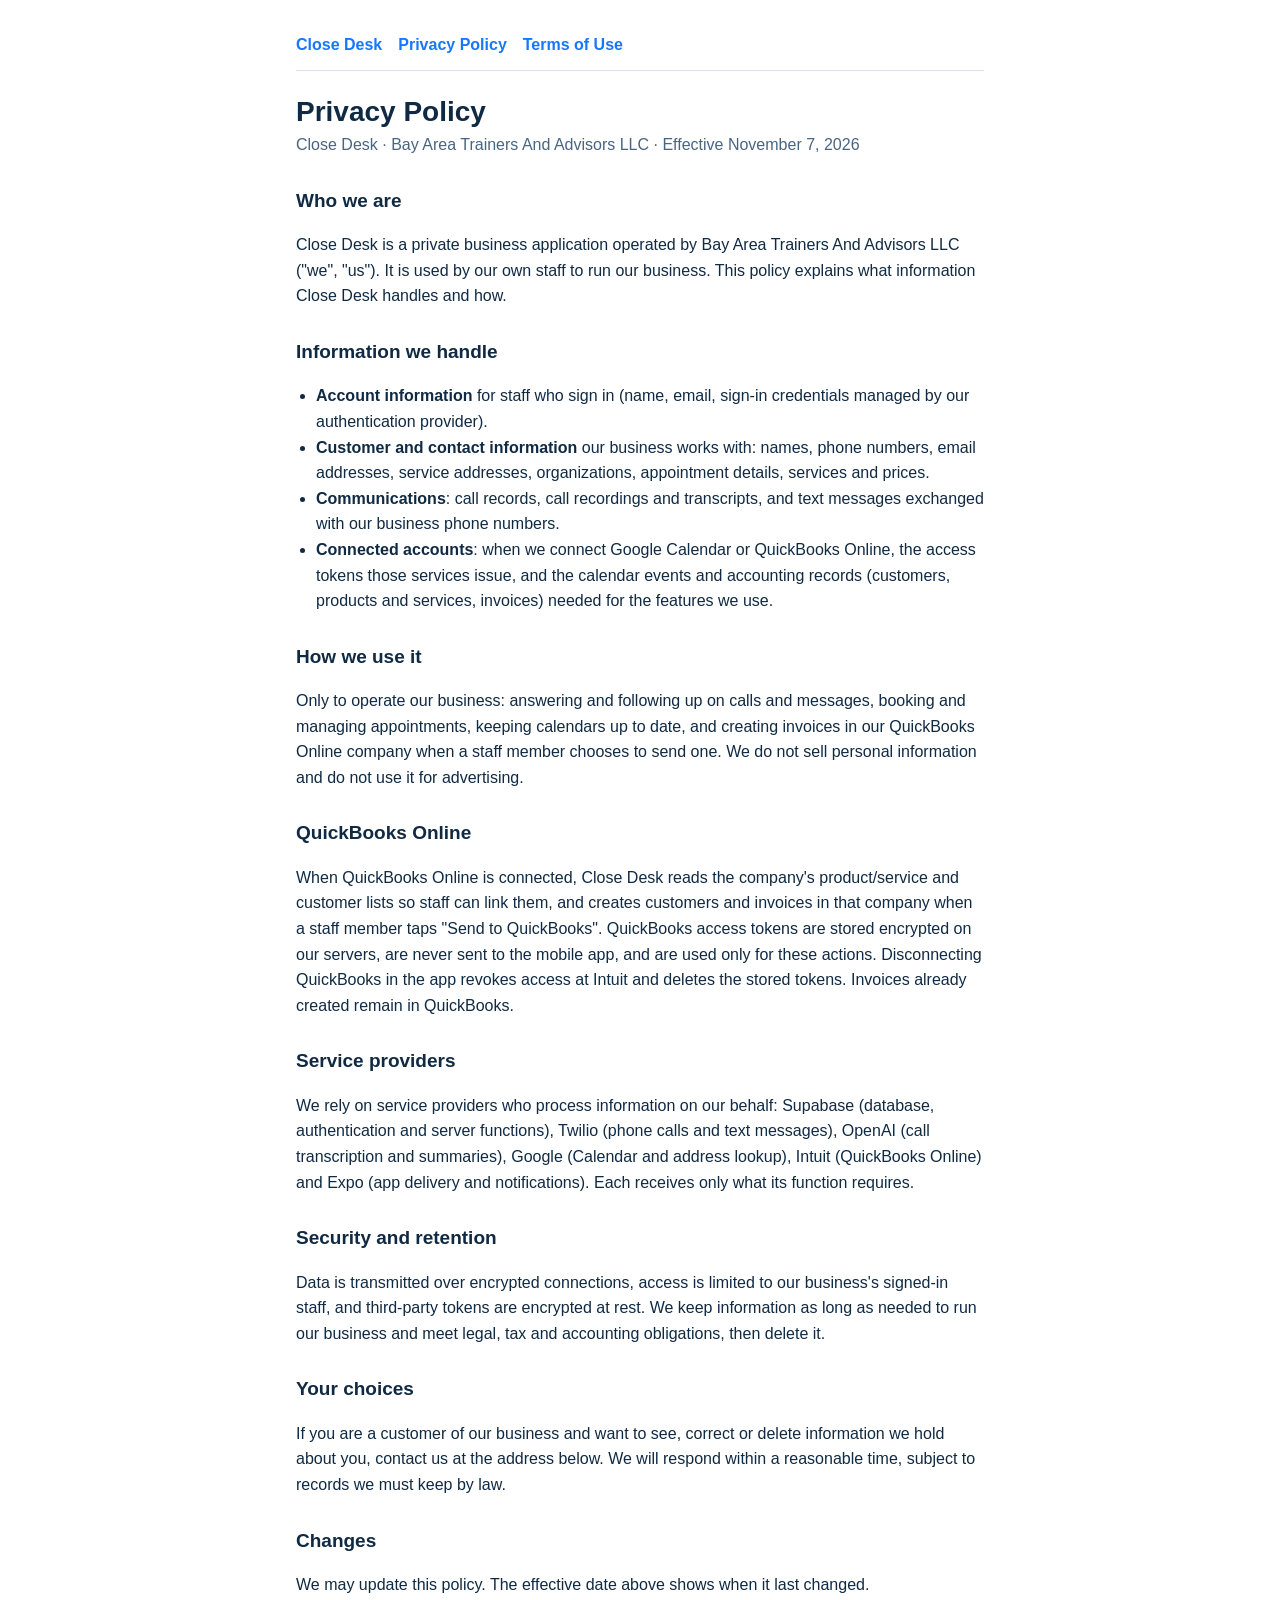
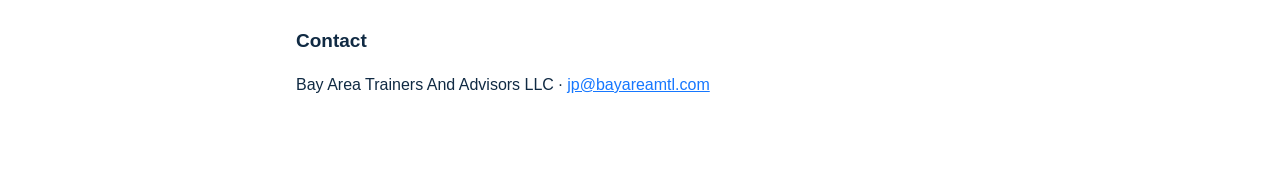
==== privacy.html @ e5eb0dd1 "Close Desk privacy policy and terms of use" ====
<!doctype html><html lang="en"><head><meta charset="utf-8"><meta name="viewport" content="width=device-width,initial-scale=1"><title>Privacy Policy</title><link rel="stylesheet" href="style.css"></head>
<body><main><nav><a href="./">Close Desk</a><a href="privacy.html">Privacy Policy</a><a href="terms.html">Terms of Use</a></nav>
<h1>Privacy Policy</h1><p class="meta">Close Desk · Bay Area Trainers And Advisors LLC · Effective November 7, 2026</p>

<h2>Who we are</h2>
<p>Close Desk is a private business application operated by Bay Area Trainers And Advisors LLC ("we", "us"). It is used by our own staff to run our business. This policy explains what information Close Desk handles and how.</p>

<h2>Information we handle</h2>
<ul>
<li><b>Account information</b> for staff who sign in (name, email, sign-in credentials managed by our authentication provider).</li>
<li><b>Customer and contact information</b> our business works with: names, phone numbers, email addresses, service addresses, organizations, appointment details, services and prices.</li>
<li><b>Communications</b>: call records, call recordings and transcripts, and text messages exchanged with our business phone numbers.</li>
<li><b>Connected accounts</b>: when we connect Google Calendar or QuickBooks Online, the access tokens those services issue, and the calendar events and accounting records (customers, products and services, invoices) needed for the features we use.</li>
</ul>

<h2>How we use it</h2>
<p>Only to operate our business: answering and following up on calls and messages, booking and managing appointments, keeping calendars up to date, and creating invoices in our QuickBooks Online company when a staff member chooses to send one. We do not sell personal information and do not use it for advertising.</p>

<h2>QuickBooks Online</h2>
<p>When QuickBooks Online is connected, Close Desk reads the company's product/service and customer lists so staff can link them, and creates customers and invoices in that company when a staff member taps "Send to QuickBooks". QuickBooks access tokens are stored encrypted on our servers, are never sent to the mobile app, and are used only for these actions. Disconnecting QuickBooks in the app revokes access at Intuit and deletes the stored tokens. Invoices already created remain in QuickBooks.</p>

<h2>Service providers</h2>
<p>We rely on service providers who process information on our behalf: Supabase (database, authentication and server functions), Twilio (phone calls and text messages), OpenAI (call transcription and summaries), Google (Calendar and address lookup), Intuit (QuickBooks Online) and Expo (app delivery and notifications). Each receives only what its function requires.</p>

<h2>Security and retention</h2>
<p>Data is transmitted over encrypted connections, access is limited to our business's signed-in staff, and third-party tokens are encrypted at rest. We keep information as long as needed to run our business and meet legal, tax and accounting obligations, then delete it.</p>

<h2>Your choices</h2>
<p>If you are a customer of our business and want to see, correct or delete information we hold about you, contact us at the address below. We will respond within a reasonable time, subject to records we must keep by law.</p>

<h2>Changes</h2>
<p>We may update this policy. The effective date above shows when it last changed.</p>

<h2>Contact</h2>
<p>Bay Area Trainers And Advisors LLC · <a href="mailto:jp@bayareamtl.com">jp@bayareamtl.com</a></p>
</main></body></html>
---- style.css ----
:root{--bg:#fff;--fg:#102A43;--muted:#486581;--accent:#1677FF;--line:#D9E2EC}
@media (prefers-color-scheme:dark){:root{--bg:#0B1B2B;--fg:#E6EEF6;--muted:#9FB3C8;--accent:#5AA2FF;--line:#243B53}}
*{box-sizing:border-box}body{margin:0;background:var(--bg);color:var(--fg);font:16px/1.6 -apple-system,BlinkMacSystemFont,"Segoe UI",Roboto,sans-serif}
main{max-width:720px;margin:0 auto;padding:32px 16px 64px}h1{font-size:28px;line-height:1.2;margin:0 0 4px}h2{font-size:19px;margin:28px 0 8px}
p,li{color:var(--fg)}.meta{color:var(--muted);margin:0 0 24px}a{color:var(--accent)}ul{padding-left:20px}nav{border-bottom:1px solid var(--line);padding-bottom:12px;margin-bottom:24px}nav a{margin-right:16px;font-weight:600;text-decoration:none}
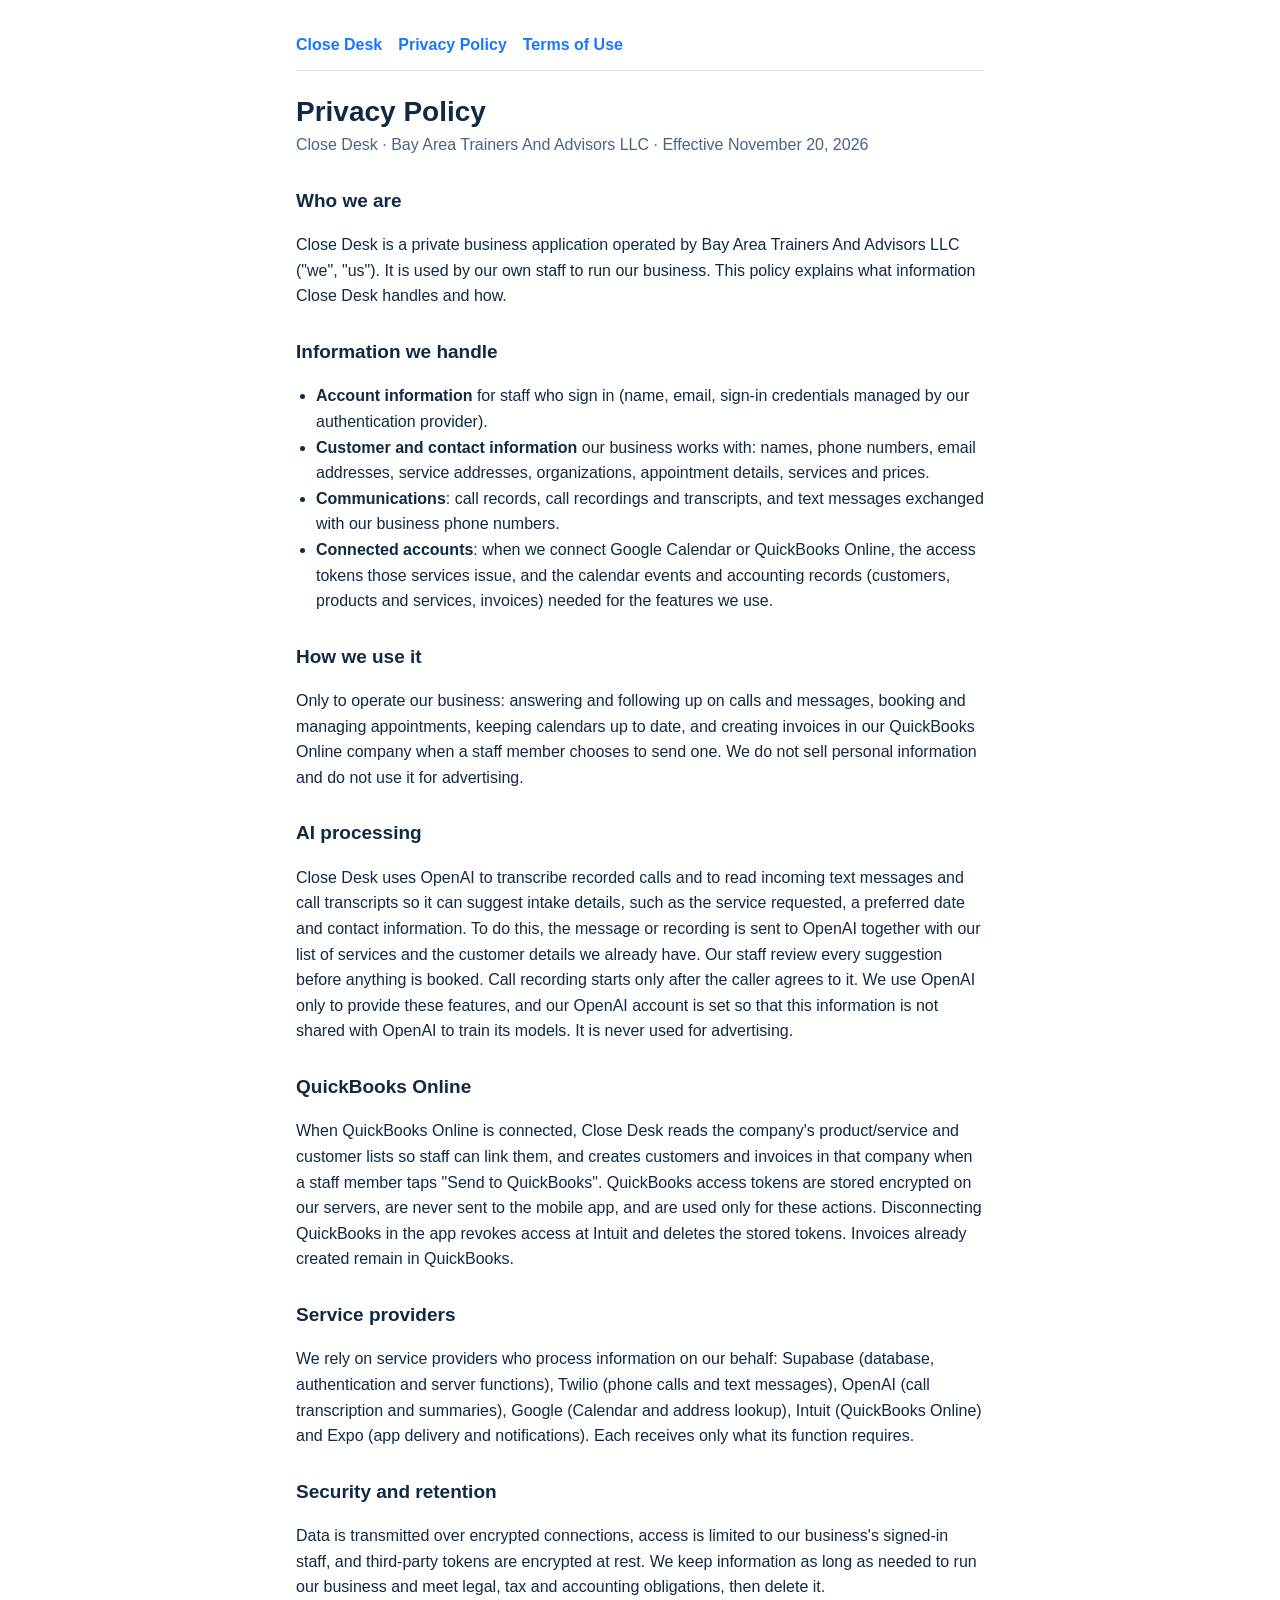
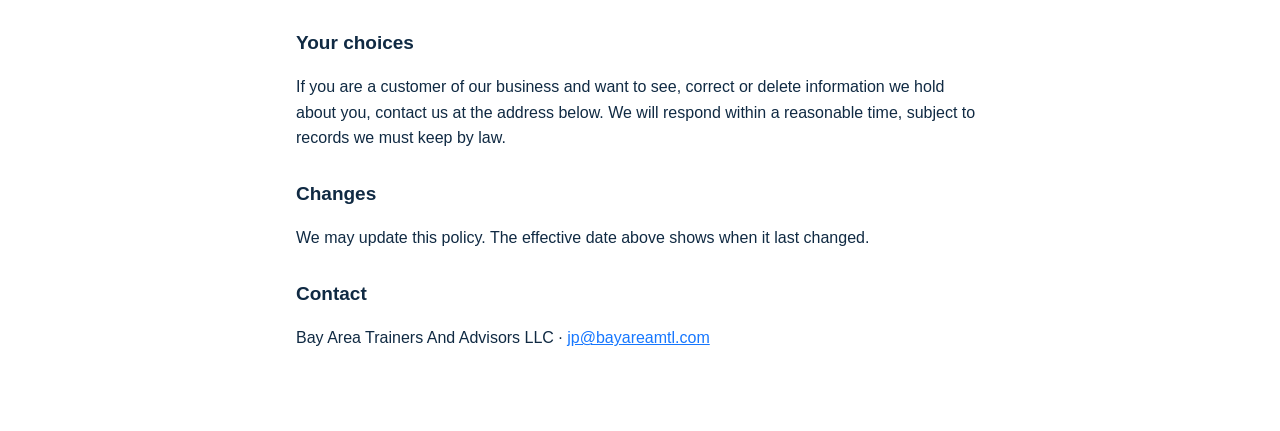
==== commit d1d8b577: "Privacy: add AI processing section Co-Authored-By: Claude Opus 5.5 <noreply@anthropic.com>" ====
--- a/privacy.html
+++ b/privacy.html
@@ -1,6 +1,6 @@
 <!doctype html><html lang="en"><head><meta charset="utf-8"><meta name="viewport" content="width=device-width,initial-scale=1"><title>Privacy Policy</title><link rel="stylesheet" href="style.css"></head>
 <body><main><nav><a href="./">Close Desk</a><a href="privacy.html">Privacy Policy</a><a href="terms.html">Terms of Use</a></nav>
-<h1>Privacy Policy</h1><p class="meta">Close Desk · Bay Area Trainers And Advisors LLC · Effective November 7, 2026</p>
+<h1>Privacy Policy</h1><p class="meta">Close Desk · Bay Area Trainers And Advisors LLC · Effective November 20, 2026</p>
 
 <h2>Who we are</h2>
 <p>Close Desk is a private business application operated by Bay Area Trainers And Advisors LLC ("we", "us"). It is used by our own staff to run our business. This policy explains what information Close Desk handles and how.</p>
@@ -16,6 +16,8 @@
 <h2>How we use it</h2>
 <p>Only to operate our business: answering and following up on calls and messages, booking and managing appointments, keeping calendars up to date, and creating invoices in our QuickBooks Online company when a staff member chooses to send one. We do not sell personal information and do not use it for advertising.</p>
 
+<h2>AI processing</h2>
+<p>Close Desk uses OpenAI to transcribe recorded calls and to read incoming text messages and call transcripts so it can suggest intake details, such as the service requested, a preferred date and contact information. To do this, the message or recording is sent to OpenAI together with our list of services and the customer details we already have. Our staff review every suggestion before anything is booked. Call recording starts only after the caller agrees to it. We use OpenAI only to provide these features, and our OpenAI account is set so that this information is not shared with OpenAI to train its models. It is never used for advertising.</p>
 <h2>QuickBooks Online</h2>
 <p>When QuickBooks Online is connected, Close Desk reads the company's product/service and customer lists so staff can link them, and creates customers and invoices in that company when a staff member taps "Send to QuickBooks". QuickBooks access tokens are stored encrypted on our servers, are never sent to the mobile app, and are used only for these actions. Disconnecting QuickBooks in the app revokes access at Intuit and deletes the stored tokens. Invoices already created remain in QuickBooks.</p>
 
